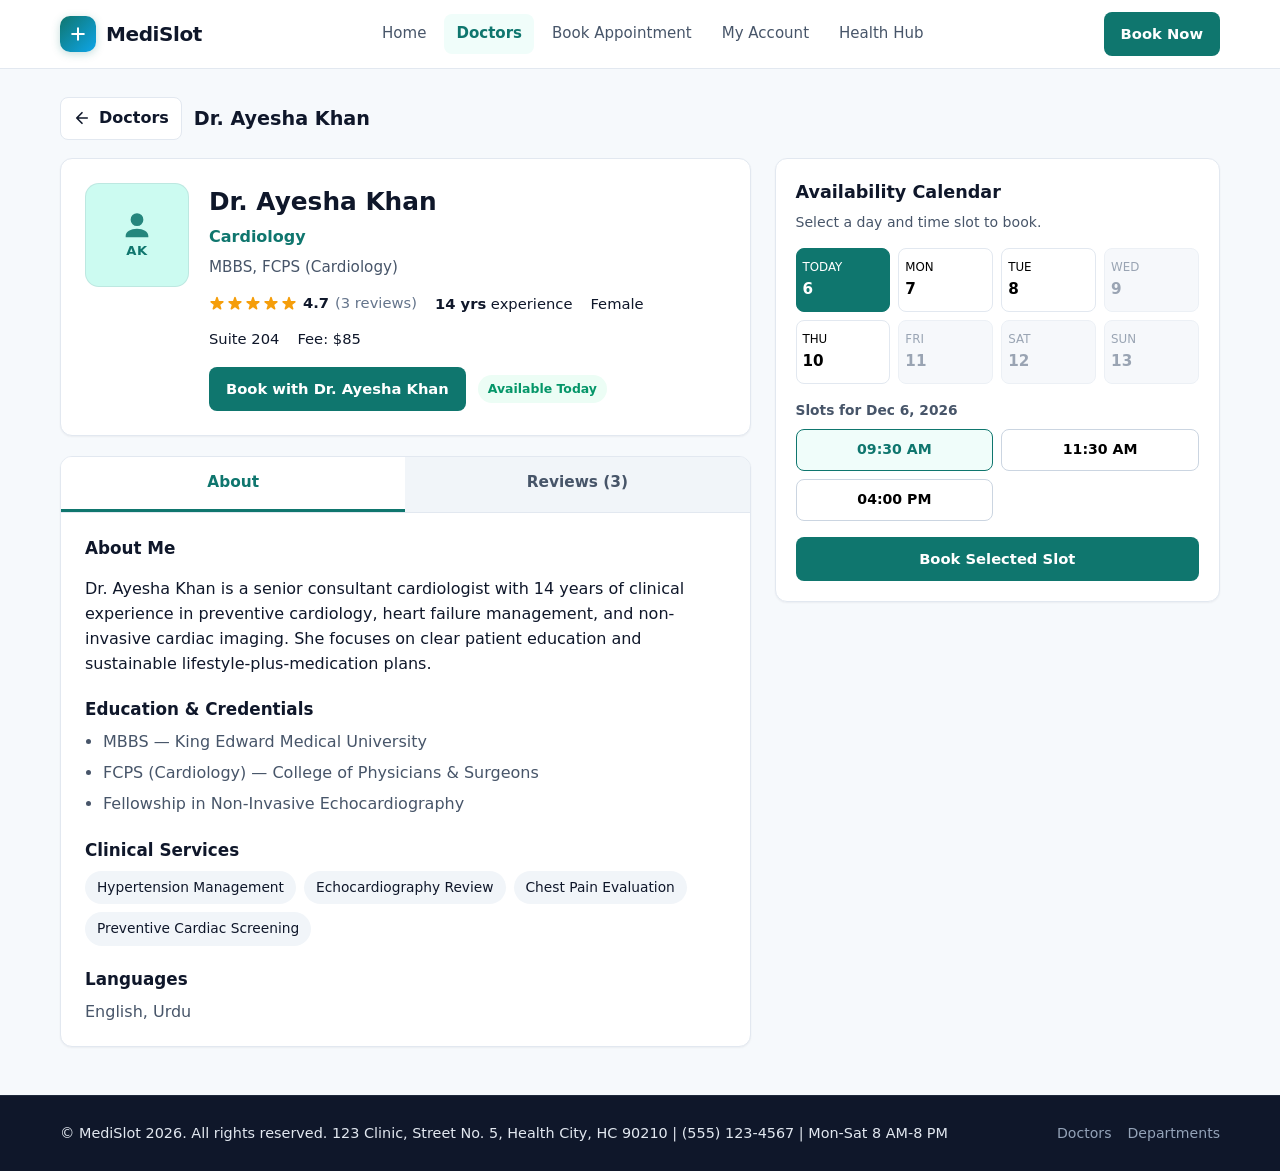
==== doctor-profile.html @ ee2fa28d "added doctors directory, profile and departments pages" ====
<!DOCTYPE html>
<html lang="en">
<head>
  <meta charset="UTF-8">
  <meta name="viewport" content="width=device-width, initial-scale=1.0">
  <title>MediSlot — Doctor Profile</title>
  <link rel="stylesheet" href="css/styles.css">
</head>
<body>
  <div id="site-header-mount"></div>

  <main class="page-main">
    <div class="container">
      <!-- Top Back Bar -->
      <div class="profile-back-bar">
        <a class="back-link" href="doctors.html" aria-label="Back to Doctors Directory">
          <svg width="18" height="18" viewBox="0 0 24 24" fill="none" stroke="currentColor" stroke-width="2.2" stroke-linecap="round" stroke-linejoin="round" aria-hidden="true">
            <path d="M19 12H5M12 19l-7-7 7-7"/>
          </svg>
          <span>Doctors</span>
        </a>
        <h1 class="profile-back-name" id="profile-top-name">Doctor Profile</h1>
      </div>

      <!-- Invalid Doctor State -->
      <section class="card empty-state" id="invalid-doctor-state" hidden>
        <h2>Doctor Not Found</h2>
        <p id="invalid-doctor-message">We couldn't find the requested doctor profile. They may have moved or the link may be incorrect.</p>
        <a href="doctors.html" class="btn btn-primary">Browse All Doctors</a>
      </section>

      <!-- Valid Doctor Content -->
      <div class="profile-grid" id="profile-content" hidden>
        <div>
          <!-- Doctor Summary Card -->
          <section class="card profile-hero-card" aria-label="Doctor overview">
            <div class="profile-hero-top">
              <div id="profile-avatar-mount"></div>
              <div class="profile-hero-details">
                <h2 class="profile-name" id="profile-name"></h2>
                <p class="profile-specialty" id="profile-specialty"></p>
                <p class="profile-qual" id="profile-qualifications"></p>

                <div class="profile-stats-row">
                  <span id="profile-rating-summary"></span>
                  <span id="profile-experience"></span>
                  <span id="profile-gender"></span>
                  <span id="profile-room"></span>
                  <span id="profile-fee"></span>
                </div>

                <div class="profile-book-row">
                  <button type="button" class="btn btn-primary" id="profile-book-btn">Book with Doctor</button>
                  <span id="profile-availability-badge"></span>
                </div>
              </div>
            </div>
          </section>

          <!-- About & Reviews Tabs -->
          <section class="card tabs-card" aria-label="Doctor information and reviews">
            <div class="tabs-bar" role="tablist" aria-label="Profile Sections">
              <button type="button" class="tab-btn is-active" role="tab" id="tab-btn-about" aria-selected="true" aria-controls="tab-panel-about">
                About
              </button>
              <button type="button" class="tab-btn" role="tab" id="tab-btn-reviews" aria-selected="false" aria-controls="tab-panel-reviews">
                Reviews (<span id="reviews-tab-count">0</span>)
              </button>
            </div>

            <!-- About Tab Panel -->
            <div class="tab-panel" role="tabpanel" id="tab-panel-about" aria-labelledby="tab-btn-about">
              <div class="about-block">
                <h3>About Me</h3>
                <p id="profile-about-me"></p>
              </div>
              <div class="about-block">
                <h3>Education &amp; Credentials</h3>
                <ul class="about-list" id="profile-education-list"></ul>
              </div>
              <div class="about-block">
                <h3>Clinical Services</h3>
                <div class="services-pills" id="profile-services-list"></div>
              </div>
              <div class="about-block">
                <h3>Languages</h3>
                <p id="profile-languages" style="margin:0;color:var(--text-secondary);"></p>
              </div>
            </div>

            <!-- Reviews Tab Panel -->
            <div class="tab-panel" role="tabpanel" id="tab-panel-reviews" aria-labelledby="tab-btn-reviews" hidden>
              <div class="reviews-summary" id="reviews-summary-box"></div>
              <div id="reviews-list-container"></div>

              <form class="review-form" id="review-form" novalidate>
                <h3>Write a Patient Review</h3>

                <div class="form-field">
                  <label for="reviewer-name">Your Name</label>
                  <input id="reviewer-name" class="form-input" type="text" placeholder="e.g., Ayesha Siddiqui" required>
                  <p class="form-error" id="reviewer-name-error" aria-live="polite"></p>
                </div>

                <div class="form-field">
                  <label id="rating-picker-label">Your Rating</label>
                  <div class="star-picker" role="radiogroup" aria-labelledby="rating-picker-label" id="star-picker">
                    <button type="button" class="star-pick-btn" data-rating-value="1" aria-label="1 star" aria-checked="false" role="radio"></button>
                    <button type="button" class="star-pick-btn" data-rating-value="2" aria-label="2 stars" aria-checked="false" role="radio"></button>
                    <button type="button" class="star-pick-btn" data-rating-value="3" aria-label="3 stars" aria-checked="false" role="radio"></button>
                    <button type="button" class="star-pick-btn" data-rating-value="4" aria-label="4 stars" aria-checked="false" role="radio"></button>
                    <button type="button" class="star-pick-btn" data-rating-value="5" aria-label="5 stars" aria-checked="false" role="radio"></button>
                  </div>
                  <p class="form-error" id="review-rating-error" aria-live="polite"></p>
                </div>

                <div class="form-field">
                  <label for="review-comment">Your Review</label>
                  <textarea id="review-comment" class="form-textarea" rows="3" placeholder="Share your experience with the consultation, wait time, and communication..." required></textarea>
                  <p class="form-error" id="review-comment-error" aria-live="polite"></p>
                </div>

                <button type="submit" class="btn btn-primary">Submit Review</button>
                <p class="form-feedback" id="review-submit-feedback" role="status" aria-live="polite"></p>
              </form>
            </div>
          </section>
        </div>

        <!-- Right Sidebar: Availability Calendar -->
        <aside class="card calendar-card" aria-label="Availability calendar">
          <h2>Availability Calendar</h2>
          <p class="calendar-sub" id="calendar-subtext">Select a day and time slot to book.</p>

          <div class="calendar-days" id="calendar-days-grid"></div>

          <p class="slots-label" id="slots-date-label">Available Time Slots</p>
          <div class="slots-grid" id="calendar-slots-grid"></div>

          <button type="button" class="btn btn-primary" id="calendar-book-btn" style="width:100%;">
            Book Selected Slot
          </button>
        </aside>
      </div>
    </div>
  </main>

  <div id="site-footer-mount"></div>
  <div id="mobile-bottom-bar-mount"></div>

  <script src="data/doctors.js"></script>
  <script src="js/shared.js"></script>
  <script src="js/profile.js"></script>
</body>
</html>
---- css/styles.css ----
/* ==========================================================================
   MediSlot Shared Design System & Layout Styles
   ========================================================================== */

:root {
  --bg: #f6f9fc;
  --surface: #ffffff;
  --surface-muted: #f1f5f9;
  --border: #e2e8f0;
  --border-strong: #cbd5e1;
  --text: #0f172a;
  --text-secondary: #475569;
  --text-muted: #64748b;
  --primary: #0f766e;
  --primary-hover: #0d5f59;
  --primary-soft: #ccfbf1;
  --primary-tint: #f0fdfa;
  --accent: #0284c7;
  --star: #f59e0b;
  --star-empty: #cbd5e1;
  --success: #059669;
  --success-bg: #ecfdf5;
  --danger: #dc2626;
  --danger-bg: #fef2f2;
  --shadow-sm: 0 1px 2px rgba(15, 23, 42, 0.05);
  --shadow-md: 0 6px 20px rgba(15, 23, 42, 0.07);
  --radius-sm: 8px;
  --radius-md: 12px;
  --radius-lg: 16px;
  --container-max: 1200px;
}

*,
*::before,
*::after {
  box-sizing: border-box;
}

html,
body {
  margin: 0;
  padding: 0;
}

body {
  font-family: system-ui, -apple-system, 'Segoe UI', Roboto, Helvetica, Arial, sans-serif;
  background: var(--bg);
  color: var(--text);
  line-height: 1.55;
  min-height: 100vh;
  display: flex;
  flex-direction: column;
}

a {
  color: inherit;
  text-decoration: none;
}

button,
input,
select,
textarea {
  font: inherit;
}

button {
  cursor: pointer;
}

.sr-only {
  position: absolute;
  width: 1px;
  height: 1px;
  padding: 0;
  margin: -1px;
  overflow: hidden;
  clip: rect(0, 0, 0, 0);
  white-space: nowrap;
  border: 0;
}

.container {
  width: 100%;
  max-width: var(--container-max);
  margin: 0 auto;
  padding: 0 20px;
}

main.page-main {
  flex: 1;
  padding: 28px 0 48px;
}

/* ==========================================================================
   Header & Navigation
   ========================================================================== */

.site-header {
  position: sticky;
  top: 0;
  z-index: 40;
  background: rgba(255, 255, 255, 0.96);
  backdrop-filter: blur(10px);
  border-bottom: 1px solid var(--border);
}

.header-inner {
  display: flex;
  align-items: center;
  justify-content: space-between;
  gap: 16px;
  height: 68px;
}

.brand-logo {
  display: inline-flex;
  align-items: center;
  gap: 10px;
  font-weight: 700;
  font-size: 1.25rem;
  color: var(--text);
  letter-spacing: -0.02em;
  flex-shrink: 0;
}

.brand-mark {
  width: 36px;
  height: 36px;
  border-radius: 10px;
  background: linear-gradient(135deg, #0f766e, #0ea5e9);
  color: #ffffff;
  display: grid;
  place-items: center;
  box-shadow: 0 2px 8px rgba(15, 118, 110, 0.25);
}

.main-nav {
  display: flex;
  align-items: center;
  gap: 6px;
}

.nav-link {
  padding: 8px 12px;
  border-radius: var(--radius-sm);
  font-size: 0.94rem;
  font-weight: 500;
  color: var(--text-secondary);
  transition: background-color 0.15s, color 0.15s;
  white-space: nowrap;
}

.nav-link:hover {
  background: var(--surface-muted);
  color: var(--text);
}

.nav-link.is-active {
  background: var(--primary-tint);
  color: var(--primary);
  font-weight: 600;
}

.header-actions {
  display: flex;
  align-items: center;
  gap: 10px;
}

.btn {
  display: inline-flex;
  align-items: center;
  justify-content: center;
  gap: 8px;
  padding: 10px 16px;
  border-radius: var(--radius-sm);
  border: 1px solid transparent;
  font-size: 0.92rem;
  font-weight: 600;
  transition: background-color 0.15s, border-color 0.15s, color 0.15s, transform 0.1s;
}

.btn:active {
  transform: translateY(1px);
}

.btn-primary {
  background: var(--primary);
  color: #ffffff;
}

.btn-primary:hover {
  background: var(--primary-hover);
}

.btn-outline {
  background: var(--surface);
  color: var(--text);
  border-color: var(--border-strong);
}

.btn-outline:hover {
  background: var(--surface-muted);
}

.btn-soft {
  background: var(--primary-tint);
  color: var(--primary);
  border-color: #99f6e4;
}

.btn-soft:hover {
  background: var(--primary-soft);
}

.btn-sm {
  padding: 7px 12px;
  font-size: 0.85rem;
}

.hamburger-btn {
  display: none;
  width: 40px;
  height: 40px;
  border-radius: var(--radius-sm);
  border: 1px solid var(--border);
  background: var(--surface);
  color: var(--text);
  align-items: center;
  justify-content: center;
}

.mobile-drawer {
  display: none;
  border-top: 1px solid var(--border);
  background: var(--surface);
  padding: 12px 20px 18px;
}

.mobile-drawer.is-open {
  display: block;
}

.mobile-nav-list {
  display: flex;
  flex-direction: column;
  gap: 4px;
}

.mobile-nav-list .nav-link {
  display: block;
  padding: 10px 12px;
}

.mobile-drawer-cta {
  margin-top: 10px;
  width: 100%;
}

/* ==========================================================================
   Footer
   ========================================================================== */

.site-footer {
  background: #0f172a;
  color: #cbd5e1;
  border-top: 1px solid #1e293b;
  padding: 26px 0;
  margin-top: auto;
}

.footer-inner {
  display: flex;
  flex-wrap: wrap;
  align-items: center;
  justify-content: space-between;
  gap: 14px;
}

.footer-copy {
  margin: 0;
  font-size: 0.9rem;
  color: #e2e8f0;
}

.footer-links {
  display: flex;
  flex-wrap: wrap;
  gap: 16px;
  font-size: 0.88rem;
}

.footer-links a {
  color: #94a3b8;
}

.footer-links a:hover {
  color: #ffffff;
}

/* ==========================================================================
   Mobile Bottom Bar (shown on mobile on Profile & Departments)
   ========================================================================== */

.mobile-bottom-bar {
  display: none;
}

/* ==========================================================================
   Shared UI Components: Badges, Stars, Cards, Avatars
   ========================================================================== */

.card {
  background: var(--surface);
  border: 1px solid var(--border);
  border-radius: var(--radius-md);
  box-shadow: var(--shadow-sm);
}

.badge {
  display: inline-flex;
  align-items: center;
  gap: 5px;
  padding: 4px 10px;
  border-radius: 999px;
  font-size: 0.78rem;
  font-weight: 600;
}

.badge-today {
  background: var(--success-bg);
  color: var(--success);
}

.badge-week {
  background: #eff6ff;
  color: #1d4ed8;
}

.badge-neutral {
  background: var(--surface-muted);
  color: var(--text-secondary);
}

.doctor-avatar {
  border-radius: 14px;
  display: flex;
  flex-direction: column;
  align-items: center;
  justify-content: center;
  font-weight: 700;
  position: relative;
  overflow: hidden;
  border: 1px solid rgba(15, 23, 42, 0.08);
  flex-shrink: 0;
}

.doctor-avatar svg {
  opacity: 0.88;
}

.doctor-avatar-initials {
  font-size: 0.82rem;
  letter-spacing: 0.04em;
  margin-top: -2px;
}

.star-row {
  display: inline-flex;
  align-items: center;
  gap: 2px;
  vertical-align: middle;
}

.star-icon {
  width: 16px;
  height: 16px;
  display: inline-block;
}

.star-filled {
  color: var(--star);
}

.star-empty {
  color: var(--star-empty);
}

/* ==========================================================================
   Directory Page Layout
   ========================================================================== */

.page-hero {
  display: flex;
  flex-wrap: wrap;
  align-items: flex-end;
  justify-content: space-between;
  gap: 16px;
  margin-bottom: 24px;
}

.page-title {
  margin: 0 0 6px;
  font-size: 1.75rem;
  letter-spacing: -0.02em;
}

.page-subtitle {
  margin: 0;
  color: var(--text-secondary);
  font-size: 0.98rem;
}

.directory-layout {
  display: grid;
  grid-template-columns: 280px 1fr;
  gap: 24px;
  align-items: start;
}

.filters-sidebar {
  padding: 20px;
  position: sticky;
  top: 88px;
}

.filters-header {
  display: flex;
  align-items: center;
  justify-content: space-between;
  gap: 8px;
  margin-bottom: 14px;
  padding-bottom: 12px;
  border-bottom: 1px solid var(--border);
}

.filters-header h2 {
  margin: 0;
  font-size: 1.05rem;
}

.filter-group {
  padding: 14px 0;
  border-bottom: 1px solid var(--border);
}

.filter-group:last-of-type {
  border-bottom: none;
}

.filter-group-title {
  margin: 0 0 10px;
  font-size: 0.88rem;
  font-weight: 700;
  text-transform: uppercase;
  letter-spacing: 0.04em;
  color: var(--text-secondary);
}

.filter-options {
  display: flex;
  flex-direction: column;
  gap: 8px;
}

.filter-option {
  display: flex;
  align-items: center;
  gap: 9px;
  font-size: 0.93rem;
  color: var(--text);
  cursor: pointer;
}

.filter-option input {
  width: 16px;
  height: 16px;
  accent-color: var(--primary);
  cursor: pointer;
}

.filter-actions-stack {
  display: flex;
  flex-direction: column;
  gap: 8px;
  margin-top: 14px;
}

.save-status-msg {
  font-size: 0.82rem;
  color: var(--success);
  min-height: 18px;
  margin: 4px 0 0;
}

.directory-toolbar {
  display: flex;
  flex-wrap: wrap;
  gap: 12px;
  align-items: center;
  justify-content: space-between;
  margin-bottom: 16px;
}

.search-box {
  position: relative;
  flex: 1 1 280px;
}

.search-box svg {
  position: absolute;
  left: 12px;
  top: 50%;
  transform: translateY(-50%);
  color: var(--text-muted);
  pointer-events: none;
}

.search-input,
.sort-select,
.form-input,
.form-textarea {
  width: 100%;
  border: 1px solid var(--border-strong);
  border-radius: var(--radius-sm);
  background: var(--surface);
  color: var(--text);
  padding: 10px 12px;
  font-size: 0.94rem;
  transition: border-color 0.15s, box-shadow 0.15s;
}

.search-input {
  padding-left: 38px;
}

.search-input:focus,
.sort-select:focus,
.form-input:focus,
.form-textarea:focus {
  outline: none;
  border-color: var(--primary);
  box-shadow: 0 0 0 3px rgba(15, 118, 110, 0.14);
}

.sort-wrap {
  display: flex;
  align-items: center;
  gap: 8px;
  flex: 0 0 auto;
}

.sort-wrap label {
  font-size: 0.88rem;
  color: var(--text-secondary);
  white-space: nowrap;
}

.sort-select {
  width: auto;
  min-width: 190px;
}

.results-meta-row {
  display: flex;
  flex-wrap: wrap;
  align-items: center;
  justify-content: space-between;
  gap: 10px;
  margin-bottom: 14px;
}

.results-count {
  font-size: 0.92rem;
  color: var(--text-secondary);
  margin: 0;
}

.chips-bar {
  display: flex;
  flex-wrap: wrap;
  align-items: center;
  gap: 8px;
  margin-bottom: 16px;
}

.filter-chip {
  display: inline-flex;
  align-items: center;
  gap: 6px;
  padding: 5px 10px;
  border-radius: 999px;
  background: var(--primary-tint);
  border: 1px solid #99f6e4;
  color: var(--primary);
  font-size: 0.84rem;
  font-weight: 600;
}

.filter-chip button {
  border: none;
  background: transparent;
  color: var(--primary);
  padding: 0 2px;
  font-size: 1rem;
  line-height: 1;
  display: inline-flex;
  align-items: center;
}

.filter-chip button:hover {
  color: var(--danger);
}

.doctors-grid {
  display: grid;
  grid-template-columns: repeat(2, minmax(0, 1fr));
  gap: 16px;
}

.doctor-card {
  padding: 18px;
  display: flex;
  flex-direction: column;
  gap: 14px;
  transition: box-shadow 0.15s, border-color 0.15s;
}

.doctor-card:hover {
  border-color: #99f6e4;
  box-shadow: var(--shadow-md);
}

.doctor-card-top {
  display: flex;
  gap: 14px;
  align-items: flex-start;
}

.doctor-card-top .doctor-avatar {
  width: 72px;
  height: 72px;
}

.doctor-card-info {
  min-width: 0;
  flex: 1;
}

.doctor-card-name {
  margin: 0 0 3px;
  font-size: 1.08rem;
}

.doctor-card-specialty {
  margin: 0 0 4px;
  color: var(--primary);
  font-weight: 600;
  font-size: 0.9rem;
}

.doctor-card-qual {
  margin: 0;
  color: var(--text-secondary);
  font-size: 0.85rem;
}

.doctor-card-meta {
  display: flex;
  flex-wrap: wrap;
  align-items: center;
  justify-content: space-between;
  gap: 8px;
  padding-top: 10px;
  border-top: 1px solid var(--border);
  font-size: 0.88rem;
}

.doctor-rating-inline {
  display: inline-flex;
  align-items: center;
  gap: 6px;
  font-weight: 600;
}

.doctor-rating-count {
  color: var(--text-muted);
  font-weight: 400;
}

.doctor-card-actions {
  display: flex;
  align-items: center;
  justify-content: space-between;
  gap: 10px;
}

.empty-state {
  padding: 40px 24px;
  text-align: center;
}

.empty-state h3 {
  margin: 0 0 8px;
}

.empty-state p {
  margin: 0 0 18px;
  color: var(--text-secondary);
}

.recently-viewed-section {
  margin-top: 32px;
  padding: 20px;
}

.recently-viewed-header {
  display: flex;
  align-items: center;
  justify-content: space-between;
  gap: 12px;
  margin-bottom: 14px;
}

.recently-viewed-header h2 {
  margin: 0;
  font-size: 1.1rem;
}

.recently-viewed-grid {
  display: grid;
  grid-template-columns: repeat(auto-fill, minmax(230px, 1fr));
  gap: 12px;
}

.recent-item {
  display: flex;
  align-items: center;
  gap: 12px;
  padding: 12px;
  border: 1px solid var(--border);
  border-radius: var(--radius-sm);
  background: var(--bg);
  transition: border-color 0.15s;
}

.recent-item:hover {
  border-color: var(--primary);
}

.recent-item .doctor-avatar {
  width: 46px;
  height: 46px;
}

.recent-item-name {
  font-weight: 600;
  font-size: 0.92rem;
  margin: 0;
}

.recent-item-spec {
  font-size: 0.82rem;
  color: var(--text-secondary);
  margin: 2px 0 0;
}

/* ==========================================================================
   Doctor Profile Page
   ========================================================================== */

.profile-back-bar {
  display: flex;
  align-items: center;
  gap: 12px;
  margin-bottom: 18px;
}

.back-link {
  display: inline-flex;
  align-items: center;
  gap: 8px;
  font-weight: 600;
  color: var(--text);
  padding: 8px 12px;
  border-radius: var(--radius-sm);
  background: var(--surface);
  border: 1px solid var(--border);
}

.back-link:hover {
  background: var(--surface-muted);
}

.profile-back-name {
  margin: 0;
  font-size: 1.2rem;
  font-weight: 700;
}

.profile-grid {
  display: grid;
  grid-template-columns: 1.55fr 1fr;
  gap: 24px;
  align-items: start;
}

.profile-hero-card {
  padding: 24px;
  margin-bottom: 20px;
}

.profile-hero-top {
  display: flex;
  gap: 20px;
  align-items: flex-start;
}

.profile-hero-top .doctor-avatar {
  width: 104px;
  height: 104px;
}

.profile-hero-details {
  flex: 1;
  min-width: 0;
}

.profile-name {
  margin: 0 0 4px;
  font-size: 1.55rem;
}

.profile-specialty {
  margin: 0 0 6px;
  color: var(--primary);
  font-weight: 600;
}

.profile-qual {
  margin: 0 0 12px;
  color: var(--text-secondary);
  font-size: 0.95rem;
}

.profile-stats-row {
  display: flex;
  flex-wrap: wrap;
  gap: 10px 18px;
  align-items: center;
  margin-bottom: 16px;
  font-size: 0.92rem;
}

.profile-book-row {
  display: flex;
  flex-wrap: wrap;
  gap: 12px;
  align-items: center;
}

.tabs-card {
  padding: 0;
  overflow: hidden;
}

.tabs-bar {
  display: flex;
  border-bottom: 1px solid var(--border);
  background: var(--surface-muted);
}

.tab-btn {
  flex: 1;
  padding: 14px 18px;
  border: none;
  background: transparent;
  font-weight: 600;
  font-size: 0.96rem;
  color: var(--text-secondary);
  border-bottom: 3px solid transparent;
}

.tab-btn.is-active {
  background: var(--surface);
  color: var(--primary);
  border-bottom-color: var(--primary);
}

.tab-panel {
  padding: 22px 24px;
}

.tab-panel[hidden] {
  display: none;
}

.about-block {
  margin-bottom: 20px;
}

.about-block:last-child {
  margin-bottom: 0;
}

.about-block h3 {
  margin: 0 0 8px;
  font-size: 1.05rem;
}

.about-list {
  margin: 0;
  padding-left: 18px;
  color: var(--text-secondary);
}

.about-list li {
  margin-bottom: 6px;
}

.services-pills {
  display: flex;
  flex-wrap: wrap;
  gap: 8px;
}

.service-pill {
  padding: 6px 12px;
  border-radius: 999px;
  background: var(--surface-muted);
  font-size: 0.86rem;
  color: var(--text);
}

/* Calendar & Booking Sidebar */

.calendar-card {
  padding: 20px;
  position: sticky;
  top: 88px;
}

.calendar-card h2 {
  margin: 0 0 6px;
  font-size: 1.1rem;
}

.calendar-sub {
  margin: 0 0 14px;
  color: var(--text-secondary);
  font-size: 0.88rem;
}

.calendar-days {
  display: grid;
  grid-template-columns: repeat(4, 1fr);
  gap: 8px;
  margin-bottom: 16px;
}

.cal-day-btn {
  padding: 9px 6px;
  border-radius: var(--radius-sm);
  border: 1px solid var(--border);
  background: var(--surface);
  text-align: center;
  display: flex;
  flex-direction: column;
  gap: 2px;
}

.cal-day-btn:hover:not(:disabled) {
  border-color: var(--primary);
}

.cal-day-btn.is-selected {
  background: var(--primary);
  color: #ffffff;
  border-color: var(--primary);
}

.cal-day-btn:disabled {
  background: var(--surface-muted);
  color: var(--text-muted);
  cursor: not-allowed;
  opacity: 0.65;
}

.cal-day-name {
  font-size: 0.74rem;
  text-transform: uppercase;
}

.cal-day-num {
  font-weight: 700;
  font-size: 0.95rem;
}

.slots-label {
  font-size: 0.86rem;
  font-weight: 600;
  color: var(--text-secondary);
  margin: 0 0 8px;
}

.slots-grid {
  display: grid;
  grid-template-columns: repeat(2, 1fr);
  gap: 8px;
  margin-bottom: 16px;
}

.slot-btn {
  padding: 9px 10px;
  border-radius: var(--radius-sm);
  border: 1px solid var(--border-strong);
  background: var(--surface);
  font-size: 0.88rem;
  font-weight: 600;
}

.slot-btn.is-selected {
  background: var(--primary-tint);
  border-color: var(--primary);
  color: var(--primary);
}

/* Reviews & Review Form */

.reviews-summary {
  display: flex;
  flex-wrap: wrap;
  align-items: center;
  justify-content: space-between;
  gap: 12px;
  padding: 14px 16px;
  border-radius: var(--radius-sm);
  background: var(--bg);
  border: 1px solid var(--border);
  margin-bottom: 18px;
}

.reviews-avg-score {
  font-size: 1.7rem;
  font-weight: 700;
  line-height: 1;
}

.reviews-list {
  display: flex;
  flex-direction: column;
  gap: 12px;
  margin-bottom: 24px;
}

.review-item {
  padding: 14px 16px;
  border: 1px solid var(--border);
  border-radius: var(--radius-sm);
  background: var(--surface);
}

.review-item-head {
  display: flex;
  flex-wrap: wrap;
  align-items: center;
  justify-content: space-between;
  gap: 8px;
  margin-bottom: 6px;
}

.review-author {
  font-weight: 600;
}

.review-date {
  font-size: 0.82rem;
  color: var(--text-muted);
}

.review-comment {
  margin: 6px 0 0;
  color: var(--text-secondary);
  font-size: 0.94rem;
}

.no-reviews-box {
  padding: 24px;
  text-align: center;
  border: 1px dashed var(--border-strong);
  border-radius: var(--radius-sm);
  color: var(--text-secondary);
  margin-bottom: 22px;
}

.review-form {
  padding-top: 18px;
  border-top: 1px solid var(--border);
}

.review-form h3 {
  margin: 0 0 14px;
  font-size: 1.05rem;
}

.form-field {
  margin-bottom: 14px;
}

.form-field label {
  display: block;
  font-size: 0.88rem;
  font-weight: 600;
  margin-bottom: 6px;
}

.form-error {
  margin: 5px 0 0;
  color: var(--danger);
  font-size: 0.82rem;
  min-height: 16px;
}

.is-invalid {
  border-color: var(--danger) !important;
}

.star-picker {
  display: inline-flex;
  gap: 4px;
}

.star-pick-btn {
  border: none;
  background: transparent;
  padding: 4px;
  color: var(--star-empty);
  display: inline-flex;
}

.star-pick-btn.is-active {
  color: var(--star);
}

.form-feedback {
  margin-top: 10px;
  font-size: 0.9rem;
  font-weight: 600;
  color: var(--success);
}

/* ==========================================================================
   Departments Page
   ========================================================================== */

.departments-grid {
  display: grid;
  grid-template-columns: repeat(2, minmax(0, 1fr));
  gap: 20px;
}

.department-card {
  padding: 22px;
  display: flex;
  flex-direction: column;
  gap: 14px;
}

.department-card-head {
  display: flex;
  align-items: center;
  gap: 14px;
}

.department-icon {
  width: 50px;
  height: 50px;
  border-radius: 12px;
  display: grid;
  place-items: center;
  color: #ffffff;
  flex-shrink: 0;
}

.department-card h2 {
  margin: 0 0 2px;
  font-size: 1.2rem;
}

.department-tagline {
  margin: 0;
  font-size: 0.88rem;
  color: var(--text-secondary);
}

.department-desc {
  margin: 0;
  color: var(--text-secondary);
  font-size: 0.94rem;
}

.department-meta {
  display: flex;
  flex-wrap: wrap;
  gap: 10px 18px;
  font-size: 0.85rem;
  color: var(--text-secondary);
  padding-top: 10px;
  border-top: 1px solid var(--border);
}

.department-doctors-preview {
  display: flex;
  flex-wrap: wrap;
  gap: 8px;
}

.mini-doc-pill {
  display: inline-flex;
  align-items: center;
  gap: 6px;
  padding: 5px 10px;
  border-radius: 999px;
  background: var(--bg);
  border: 1px solid var(--border);
  font-size: 0.82rem;
  font-weight: 500;
}

.mini-doc-pill:hover {
  border-color: var(--primary);
  color: var(--primary);
}

/* ==========================================================================
   Booking & Info Modal
   ========================================================================== */

.modal-backdrop {
  position: fixed;
  inset: 0;
  z-index: 60;
  background: rgba(15, 23, 42, 0.52);
  display: none;
  align-items: center;
  justify-content: center;
  padding: 16px;
}

.modal-backdrop.is-open {
  display: flex;
}

.modal-card {
  width: 100%;
  max-width: 460px;
  background: var(--surface);
  border-radius: var(--radius-lg);
  padding: 24px;
  box-shadow: 0 20px 45px rgba(15, 23, 42, 0.2);
}

.modal-head {
  display: flex;
  align-items: center;
  justify-content: space-between;
  gap: 12px;
  margin-bottom: 14px;
}

.modal-head h2 {
  margin: 0;
  font-size: 1.2rem;
}

.modal-close {
  border: 1px solid var(--border);
  background: var(--surface);
  width: 32px;
  height: 32px;
  border-radius: 8px;
  font-size: 1.1rem;
  line-height: 1;
}

.toast-banner {
  position: fixed;
  bottom: 24px;
  right: 24px;
  z-index: 70;
  background: #0f172a;
  color: #ffffff;
  padding: 12px 16px;
  border-radius: var(--radius-sm);
  box-shadow: var(--shadow-md);
  font-size: 0.9rem;
  display: none;
}

.toast-banner.is-visible {
  display: block;
}

/* ==========================================================================
   Responsive Mobile Breakpoints (Stacked Cards, Hamburger, Bottom Bar)
   ========================================================================== */

@media (max-width: 960px) {
  .directory-layout,
  .profile-grid {
    grid-template-columns: 1fr;
  }

  .filters-sidebar,
  .calendar-card {
    position: static;
  }

  .doctors-grid,
  .departments-grid {
    grid-template-columns: 1fr;
  }
}

@media (max-width: 768px) {
  .main-nav,
  .header-book-desktop {
    display: none;
  }

  .hamburger-btn {
    display: inline-flex;
  }

  .profile-hero-top {
    flex-direction: column;
    align-items: flex-start;
  }

  .doctors-grid,
  .departments-grid,
  .recently-viewed-grid {
    grid-template-columns: 1fr;
  }

  body.has-bottom-bar {
    padding-bottom: 68px;
  }

  body.has-bottom-bar .mobile-bottom-bar {
    position: fixed;
    left: 0;
    right: 0;
    bottom: 0;
    z-index: 50;
    height: 64px;
    background: var(--surface);
    border-top: 1px solid var(--border);
    display: grid;
    grid-template-columns: repeat(4, 1fr);
    box-shadow: 0 -4px 14px rgba(15, 23, 42, 0.06);
  }

  .bottom-bar-item {
    display: flex;
    flex-direction: column;
    align-items: center;
    justify-content: center;
    gap: 3px;
    font-size: 0.74rem;
    font-weight: 600;
    color: var(--text-secondary);
    background: transparent;
    border: none;
    padding: 6px 4px;
  }

  .bottom-bar-item.is-active {
    color: var(--primary);
  }

  .toast-banner {
    bottom: 80px;
    left: 16px;
    right: 16px;
  }
}
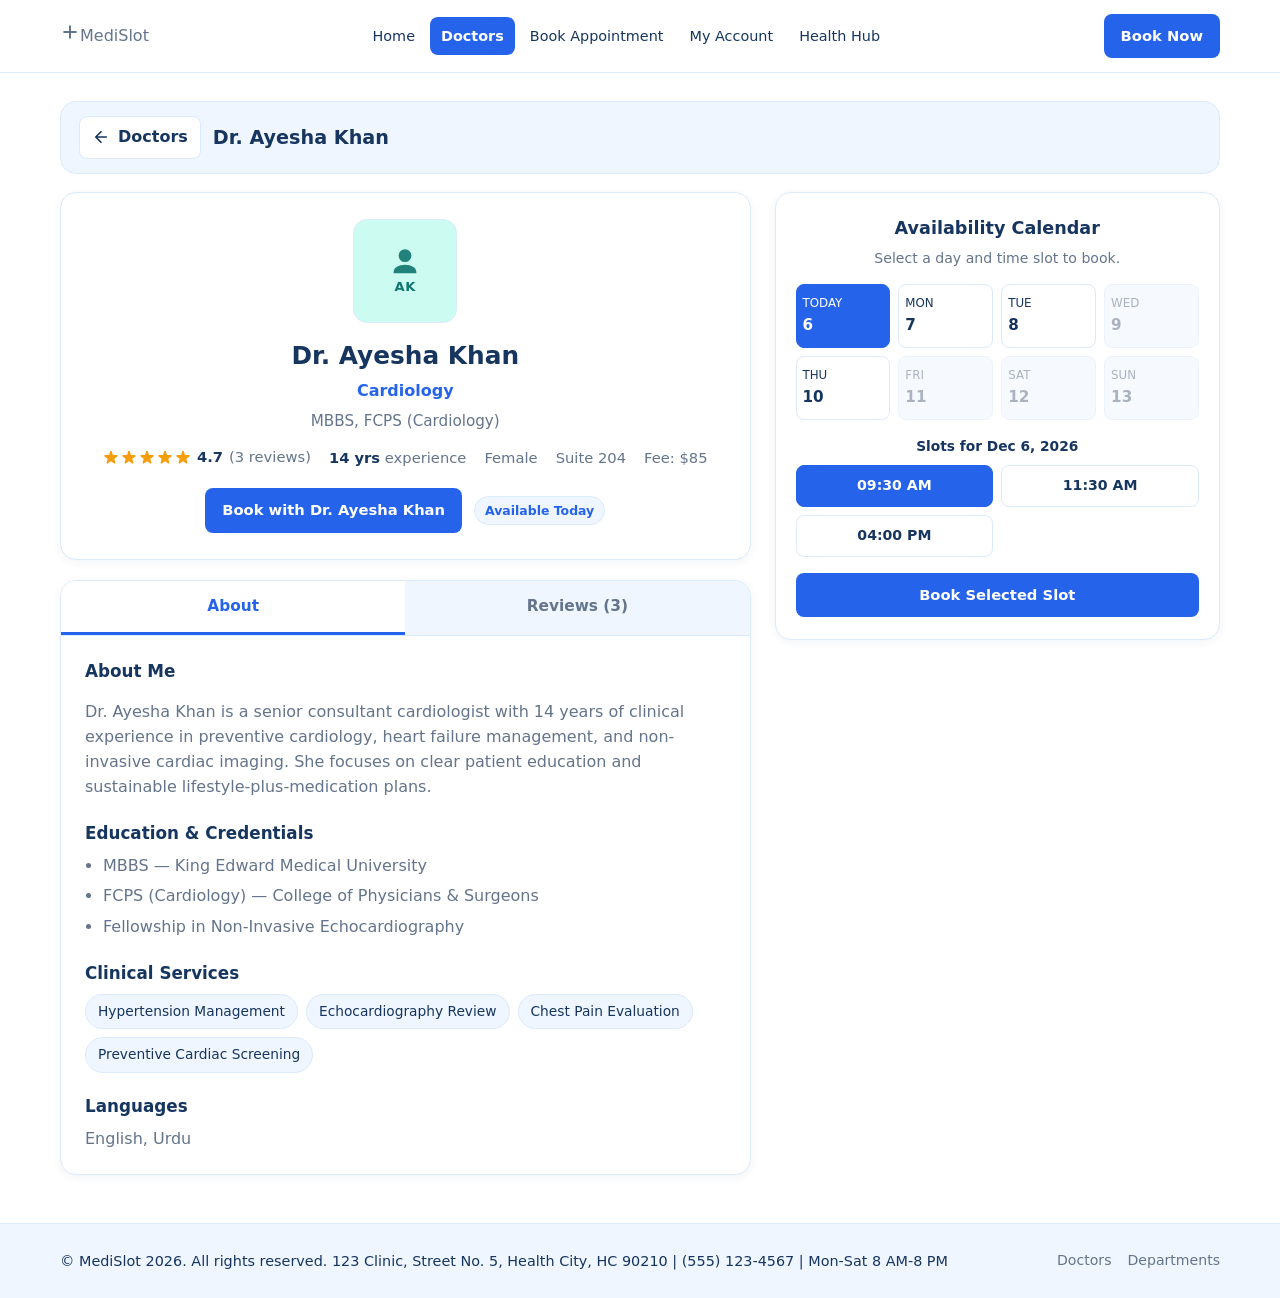
==== commit b2897491: "changed the theme , colour and logo." ====
--- a/doctor-profile.html
+++ b/doctor-profile.html
@@ -84,7 +84,7 @@
               </div>
               <div class="about-block">
                 <h3>Languages</h3>
-                <p id="profile-languages" style="margin:0;color:var(--text-secondary);"></p>
+                <p id="profile-languages" style="margin:0;color:var(--body-text);"></p>
               </div>
             </div>
 
--- a/css/styles.css
+++ b/css/styles.css
@@ -3,27 +3,18 @@
    ========================================================================== */
 
 :root {
-  --bg: #f6f9fc;
-  --surface: #ffffff;
-  --surface-muted: #f1f5f9;
-  --border: #e2e8f0;
-  --border-strong: #cbd5e1;
-  --text: #0f172a;
-  --text-secondary: #475569;
-  --text-muted: #64748b;
-  --primary: #0f766e;
-  --primary-hover: #0d5f59;
-  --primary-soft: #ccfbf1;
-  --primary-tint: #f0fdfa;
-  --accent: #0284c7;
+  --white: #ffffff;
+  --section-bg: #eff6ff;
+  --border-soft: #dbeafe;
+  --primary: #2563eb;
+  --primary-hover: #1d4ed8;
+  --heading: #16355f;
+  --body-text: #64748b;
   --star: #f59e0b;
-  --star-empty: #cbd5e1;
-  --success: #059669;
-  --success-bg: #ecfdf5;
   --danger: #dc2626;
   --danger-bg: #fef2f2;
-  --shadow-sm: 0 1px 2px rgba(15, 23, 42, 0.05);
-  --shadow-md: 0 6px 20px rgba(15, 23, 42, 0.07);
+  --shadow-sm: 0 2px 10px rgba(22, 53, 95, 0.06);
+  --shadow-md: 0 8px 24px rgba(37, 99, 235, 0.12);
   --radius-sm: 8px;
   --radius-md: 12px;
   --radius-lg: 16px;
@@ -44,12 +35,21 @@
 
 body {
   font-family: system-ui, -apple-system, 'Segoe UI', Roboto, Helvetica, Arial, sans-serif;
-  background: var(--bg);
-  color: var(--text);
+  background: var(--white);
+  color: var(--body-text);
   line-height: 1.55;
   min-height: 100vh;
   display: flex;
   flex-direction: column;
+}
+
+h1,
+h2,
+h3,
+h4,
+h5,
+h6 {
+  color: var(--heading);
 }
 
 a {
@@ -100,9 +100,8 @@
   position: sticky;
   top: 0;
   z-index: 40;
-  background: rgba(255, 255, 255, 0.96);
-  backdrop-filter: blur(10px);
-  border-bottom: 1px solid var(--border);
+  background: var(--white);
+  border-bottom: 1px solid var(--border-soft);
 }
 
 .header-inner {
@@ -110,56 +109,47 @@
   align-items: center;
   justify-content: space-between;
   gap: 16px;
-  height: 68px;
+  height: 72px;
 }
 
 .brand-logo {
   display: inline-flex;
   align-items: center;
-  gap: 10px;
-  font-weight: 700;
-  font-size: 1.25rem;
-  color: var(--text);
-  letter-spacing: -0.02em;
   flex-shrink: 0;
 }
 
-.brand-mark {
-  width: 36px;
-  height: 36px;
-  border-radius: 10px;
-  background: linear-gradient(135deg, #0f766e, #0ea5e9);
-  color: #ffffff;
-  display: grid;
-  place-items: center;
-  box-shadow: 0 2px 8px rgba(15, 118, 110, 0.25);
+.brand-logo-img {
+  height: 44px;
+  width: auto;
+  display: block;
 }
 
 .main-nav {
   display: flex;
   align-items: center;
-  gap: 6px;
+  gap: 4px;
 }
 
 .nav-link {
-  padding: 8px 12px;
+  padding: 8px 11px;
   border-radius: var(--radius-sm);
-  font-size: 0.94rem;
+  font-size: 0.9rem;
   font-weight: 500;
-  color: var(--text-secondary);
+  color: var(--heading);
   transition: background-color 0.15s, color 0.15s;
   white-space: nowrap;
 }
 
 .nav-link:hover {
-  background: var(--surface-muted);
-  color: var(--text);
+  background: var(--section-bg);
+  color: var(--primary);
 }
 
 .nav-link.is-active {
-  background: var(--primary-tint);
-  color: var(--primary);
-  font-weight: 600;
+  background: var(--primary);
+  color: var(--white);
+  font-weight: 600;
+  border-radius: var(--radius-sm);
 }
 
 .header-actions {
@@ -187,7 +177,7 @@
 
 .btn-primary {
   background: var(--primary);
-  color: #ffffff;
+  color: var(--white);
 }
 
 .btn-primary:hover {
@@ -195,23 +185,25 @@
 }
 
 .btn-outline {
-  background: var(--surface);
-  color: var(--text);
-  border-color: var(--border-strong);
+  background: var(--white);
+  color: var(--heading);
+  border-color: var(--border-soft);
 }
 
 .btn-outline:hover {
-  background: var(--surface-muted);
+  background: var(--section-bg);
+  border-color: var(--primary);
+  color: var(--primary);
 }
 
 .btn-soft {
-  background: var(--primary-tint);
-  color: var(--primary);
-  border-color: #99f6e4;
+  background: var(--section-bg);
+  color: var(--primary);
+  border-color: var(--border-soft);
 }
 
 .btn-soft:hover {
-  background: var(--primary-soft);
+  background: var(--border-soft);
 }
 
 .btn-sm {
@@ -224,17 +216,17 @@
   width: 40px;
   height: 40px;
   border-radius: var(--radius-sm);
-  border: 1px solid var(--border);
-  background: var(--surface);
-  color: var(--text);
+  border: 1px solid var(--border-soft);
+  background: var(--white);
+  color: var(--heading);
   align-items: center;
   justify-content: center;
 }
 
 .mobile-drawer {
   display: none;
-  border-top: 1px solid var(--border);
-  background: var(--surface);
+  border-top: 1px solid var(--border-soft);
+  background: var(--white);
   padding: 12px 20px 18px;
 }
 
@@ -263,9 +255,9 @@
    ========================================================================== */
 
 .site-footer {
-  background: #0f172a;
-  color: #cbd5e1;
-  border-top: 1px solid #1e293b;
+  background: var(--section-bg);
+  color: var(--body-text);
+  border-top: 1px solid var(--border-soft);
   padding: 26px 0;
   margin-top: auto;
 }
@@ -281,7 +273,7 @@
 .footer-copy {
   margin: 0;
   font-size: 0.9rem;
-  color: #e2e8f0;
+  color: var(--heading);
 }
 
 .footer-links {
@@ -292,11 +284,12 @@
 }
 
 .footer-links a {
-  color: #94a3b8;
+  color: var(--body-text);
+  font-weight: 500;
 }
 
 .footer-links a:hover {
-  color: #ffffff;
+  color: var(--primary);
 }
 
 /* ==========================================================================
@@ -312,10 +305,11 @@
    ========================================================================== */
 
 .card {
-  background: var(--surface);
-  border: 1px solid var(--border);
-  border-radius: var(--radius-md);
+  background: var(--white);
+  border: 1px solid var(--border-soft);
+  border-radius: var(--radius-lg);
   box-shadow: var(--shadow-sm);
+  text-align: center;
 }
 
 .badge {
@@ -329,18 +323,20 @@
 }
 
 .badge-today {
-  background: var(--success-bg);
-  color: var(--success);
+  background: var(--section-bg);
+  color: var(--primary);
+  border: 1px solid var(--border-soft);
 }
 
 .badge-week {
-  background: #eff6ff;
-  color: #1d4ed8;
+  background: var(--section-bg);
+  color: var(--heading);
+  border: 1px solid var(--border-soft);
 }
 
 .badge-neutral {
-  background: var(--surface-muted);
-  color: var(--text-secondary);
+  background: var(--section-bg);
+  color: var(--body-text);
 }
 
 .doctor-avatar {
@@ -352,12 +348,14 @@
   font-weight: 700;
   position: relative;
   overflow: hidden;
-  border: 1px solid rgba(15, 23, 42, 0.08);
+  background: var(--section-bg);
+  color: var(--primary);
+  border: 1px solid var(--border-soft);
   flex-shrink: 0;
 }
 
 .doctor-avatar svg {
-  opacity: 0.88;
+  opacity: 0.9;
 }
 
 .doctor-avatar-initials {
@@ -384,7 +382,7 @@
 }
 
 .star-empty {
-  color: var(--star-empty);
+  color: var(--border-soft);
 }
 
 /* ==========================================================================
@@ -394,21 +392,26 @@
 .page-hero {
   display: flex;
   flex-wrap: wrap;
-  align-items: flex-end;
+  align-items: center;
   justify-content: space-between;
   gap: 16px;
   margin-bottom: 24px;
+  padding: 22px 24px;
+  background: var(--section-bg);
+  border: 1px solid var(--border-soft);
+  border-radius: var(--radius-lg);
 }
 
 .page-title {
   margin: 0 0 6px;
   font-size: 1.75rem;
   letter-spacing: -0.02em;
+  color: var(--heading);
 }
 
 .page-subtitle {
   margin: 0;
-  color: var(--text-secondary);
+  color: var(--body-text);
   font-size: 0.98rem;
 }
 
@@ -422,7 +425,8 @@
 .filters-sidebar {
   padding: 20px;
   position: sticky;
-  top: 88px;
+  top: 90px;
+  text-align: left;
 }
 
 .filters-header {
@@ -432,7 +436,7 @@
   gap: 8px;
   margin-bottom: 14px;
   padding-bottom: 12px;
-  border-bottom: 1px solid var(--border);
+  border-bottom: 1px solid var(--border-soft);
 }
 
 .filters-header h2 {
@@ -442,7 +446,7 @@
 
 .filter-group {
   padding: 14px 0;
-  border-bottom: 1px solid var(--border);
+  border-bottom: 1px solid var(--border-soft);
 }
 
 .filter-group:last-of-type {
@@ -455,7 +459,7 @@
   font-weight: 700;
   text-transform: uppercase;
   letter-spacing: 0.04em;
-  color: var(--text-secondary);
+  color: var(--heading);
 }
 
 .filter-options {
@@ -469,7 +473,7 @@
   align-items: center;
   gap: 9px;
   font-size: 0.93rem;
-  color: var(--text);
+  color: var(--body-text);
   cursor: pointer;
 }
 
@@ -489,7 +493,7 @@
 
 .save-status-msg {
   font-size: 0.82rem;
-  color: var(--success);
+  color: var(--primary);
   min-height: 18px;
   margin: 4px 0 0;
 }
@@ -513,7 +517,7 @@
   left: 12px;
   top: 50%;
   transform: translateY(-50%);
-  color: var(--text-muted);
+  color: var(--body-text);
   pointer-events: none;
 }
 
@@ -522,13 +526,19 @@
 .form-input,
 .form-textarea {
   width: 100%;
-  border: 1px solid var(--border-strong);
+  border: 1px solid var(--border-soft);
   border-radius: var(--radius-sm);
-  background: var(--surface);
-  color: var(--text);
+  background: var(--white);
+  color: var(--heading);
   padding: 10px 12px;
   font-size: 0.94rem;
   transition: border-color 0.15s, box-shadow 0.15s;
+}
+
+.search-input::placeholder,
+.form-input::placeholder,
+.form-textarea::placeholder {
+  color: var(--body-text);
 }
 
 .search-input {
@@ -541,7 +551,7 @@
 .form-textarea:focus {
   outline: none;
   border-color: var(--primary);
-  box-shadow: 0 0 0 3px rgba(15, 118, 110, 0.14);
+  box-shadow: 0 0 0 3px rgba(37, 99, 235, 0.16);
 }
 
 .sort-wrap {
@@ -553,7 +563,7 @@
 
 .sort-wrap label {
   font-size: 0.88rem;
-  color: var(--text-secondary);
+  color: var(--body-text);
   white-space: nowrap;
 }
 
@@ -573,7 +583,7 @@
 
 .results-count {
   font-size: 0.92rem;
-  color: var(--text-secondary);
+  color: var(--body-text);
   margin: 0;
 }
 
@@ -591,8 +601,8 @@
   gap: 6px;
   padding: 5px 10px;
   border-radius: 999px;
-  background: var(--primary-tint);
-  border: 1px solid #99f6e4;
+  background: var(--section-bg);
+  border: 1px solid var(--border-soft);
   color: var(--primary);
   font-size: 0.84rem;
   font-weight: 600;
@@ -620,22 +630,25 @@
 }
 
 .doctor-card {
-  padding: 18px;
+  padding: 22px 18px;
   display: flex;
   flex-direction: column;
+  align-items: center;
+  text-align: center;
   gap: 14px;
   transition: box-shadow 0.15s, border-color 0.15s;
 }
 
 .doctor-card:hover {
-  border-color: #99f6e4;
+  border-color: var(--primary);
   box-shadow: var(--shadow-md);
 }
 
 .doctor-card-top {
   display: flex;
-  gap: 14px;
-  align-items: flex-start;
+  flex-direction: column;
+  gap: 12px;
+  align-items: center;
 }
 
 .doctor-card-top .doctor-avatar {
@@ -645,12 +658,12 @@
 
 .doctor-card-info {
   min-width: 0;
-  flex: 1;
 }
 
 .doctor-card-name {
   margin: 0 0 3px;
   font-size: 1.08rem;
+  color: var(--heading);
 }
 
 .doctor-card-specialty {
@@ -662,19 +675,25 @@
 
 .doctor-card-qual {
   margin: 0;
-  color: var(--text-secondary);
+  color: var(--body-text);
   font-size: 0.85rem;
 }
 
 .doctor-card-meta {
+  width: 100%;
   display: flex;
   flex-wrap: wrap;
   align-items: center;
-  justify-content: space-between;
-  gap: 8px;
-  padding-top: 10px;
-  border-top: 1px solid var(--border);
+  justify-content: center;
+  gap: 8px 14px;
+  padding-top: 12px;
+  border-top: 1px solid var(--border-soft);
   font-size: 0.88rem;
+  color: var(--body-text);
+}
+
+.doctor-card-meta strong {
+  color: var(--heading);
 }
 
 .doctor-rating-inline {
@@ -682,17 +701,20 @@
   align-items: center;
   gap: 6px;
   font-weight: 600;
+  color: var(--heading);
 }
 
 .doctor-rating-count {
-  color: var(--text-muted);
+  color: var(--body-text);
   font-weight: 400;
 }
 
 .doctor-card-actions {
-  display: flex;
-  align-items: center;
-  justify-content: space-between;
+  width: 100%;
+  display: flex;
+  flex-wrap: wrap;
+  align-items: center;
+  justify-content: center;
   gap: 10px;
 }
 
@@ -701,18 +723,22 @@
   text-align: center;
 }
 
-.empty-state h3 {
+.empty-state h3,
+.empty-state h2 {
   margin: 0 0 8px;
 }
 
 .empty-state p {
   margin: 0 0 18px;
-  color: var(--text-secondary);
+  color: var(--body-text);
 }
 
 .recently-viewed-section {
   margin-top: 32px;
-  padding: 20px;
+  padding: 22px;
+  background: var(--section-bg);
+  border: 1px solid var(--border-soft);
+  text-align: left;
 }
 
 .recently-viewed-header {
@@ -739,14 +765,15 @@
   align-items: center;
   gap: 12px;
   padding: 12px;
-  border: 1px solid var(--border);
+  border: 1px solid var(--border-soft);
   border-radius: var(--radius-sm);
-  background: var(--bg);
-  transition: border-color 0.15s;
+  background: var(--white);
+  transition: border-color 0.15s, box-shadow 0.15s;
 }
 
 .recent-item:hover {
   border-color: var(--primary);
+  box-shadow: var(--shadow-sm);
 }
 
 .recent-item .doctor-avatar {
@@ -757,12 +784,13 @@
 .recent-item-name {
   font-weight: 600;
   font-size: 0.92rem;
+  color: var(--heading);
   margin: 0;
 }
 
 .recent-item-spec {
   font-size: 0.82rem;
-  color: var(--text-secondary);
+  color: var(--body-text);
   margin: 2px 0 0;
 }
 
@@ -775,6 +803,10 @@
   align-items: center;
   gap: 12px;
   margin-bottom: 18px;
+  padding: 14px 18px;
+  background: var(--section-bg);
+  border: 1px solid var(--border-soft);
+  border-radius: var(--radius-lg);
 }
 
 .back-link {
@@ -782,21 +814,23 @@
   align-items: center;
   gap: 8px;
   font-weight: 600;
-  color: var(--text);
+  color: var(--heading);
   padding: 8px 12px;
   border-radius: var(--radius-sm);
-  background: var(--surface);
-  border: 1px solid var(--border);
+  background: var(--white);
+  border: 1px solid var(--border-soft);
 }
 
 .back-link:hover {
-  background: var(--surface-muted);
+  border-color: var(--primary);
+  color: var(--primary);
 }
 
 .profile-back-name {
   margin: 0;
   font-size: 1.2rem;
   font-weight: 700;
+  color: var(--heading);
 }
 
 .profile-grid {
@@ -807,14 +841,16 @@
 }
 
 .profile-hero-card {
-  padding: 24px;
+  padding: 26px 24px;
   margin-bottom: 20px;
 }
 
 .profile-hero-top {
   display: flex;
-  gap: 20px;
-  align-items: flex-start;
+  flex-direction: column;
+  gap: 14px;
+  align-items: center;
+  text-align: center;
 }
 
 .profile-hero-top .doctor-avatar {
@@ -823,13 +859,14 @@
 }
 
 .profile-hero-details {
-  flex: 1;
+  width: 100%;
   min-width: 0;
 }
 
 .profile-name {
   margin: 0 0 4px;
   font-size: 1.55rem;
+  color: var(--heading);
 }
 
 .profile-specialty {
@@ -840,7 +877,7 @@
 
 .profile-qual {
   margin: 0 0 12px;
-  color: var(--text-secondary);
+  color: var(--body-text);
   font-size: 0.95rem;
 }
 
@@ -849,8 +886,14 @@
   flex-wrap: wrap;
   gap: 10px 18px;
   align-items: center;
+  justify-content: center;
   margin-bottom: 16px;
   font-size: 0.92rem;
+  color: var(--body-text);
+}
+
+.profile-stats-row strong {
+  color: var(--heading);
 }
 
 .profile-book-row {
@@ -858,17 +901,19 @@
   flex-wrap: wrap;
   gap: 12px;
   align-items: center;
+  justify-content: center;
 }
 
 .tabs-card {
   padding: 0;
   overflow: hidden;
+  text-align: left;
 }
 
 .tabs-bar {
   display: flex;
-  border-bottom: 1px solid var(--border);
-  background: var(--surface-muted);
+  border-bottom: 1px solid var(--border-soft);
+  background: var(--section-bg);
 }
 
 .tab-btn {
@@ -878,12 +923,12 @@
   background: transparent;
   font-weight: 600;
   font-size: 0.96rem;
-  color: var(--text-secondary);
+  color: var(--body-text);
   border-bottom: 3px solid transparent;
 }
 
 .tab-btn.is-active {
-  background: var(--surface);
+  background: var(--white);
   color: var(--primary);
   border-bottom-color: var(--primary);
 }
@@ -909,10 +954,14 @@
   font-size: 1.05rem;
 }
 
+.about-block p {
+  color: var(--body-text);
+}
+
 .about-list {
   margin: 0;
   padding-left: 18px;
-  color: var(--text-secondary);
+  color: var(--body-text);
 }
 
 .about-list li {
@@ -928,17 +977,18 @@
 .service-pill {
   padding: 6px 12px;
   border-radius: 999px;
-  background: var(--surface-muted);
+  background: var(--section-bg);
+  border: 1px solid var(--border-soft);
   font-size: 0.86rem;
-  color: var(--text);
+  color: var(--heading);
 }
 
 /* Calendar & Booking Sidebar */
 
 .calendar-card {
-  padding: 20px;
+  padding: 22px 20px;
   position: sticky;
-  top: 88px;
+  top: 90px;
 }
 
 .calendar-card h2 {
@@ -948,7 +998,7 @@
 
 .calendar-sub {
   margin: 0 0 14px;
-  color: var(--text-secondary);
+  color: var(--body-text);
   font-size: 0.88rem;
 }
 
@@ -962,8 +1012,9 @@
 .cal-day-btn {
   padding: 9px 6px;
   border-radius: var(--radius-sm);
-  border: 1px solid var(--border);
-  background: var(--surface);
+  border: 1px solid var(--border-soft);
+  background: var(--white);
+  color: var(--heading);
   text-align: center;
   display: flex;
   flex-direction: column;
@@ -972,19 +1023,20 @@
 
 .cal-day-btn:hover:not(:disabled) {
   border-color: var(--primary);
+  background: var(--section-bg);
 }
 
 .cal-day-btn.is-selected {
   background: var(--primary);
-  color: #ffffff;
+  color: var(--white);
   border-color: var(--primary);
 }
 
 .cal-day-btn:disabled {
-  background: var(--surface-muted);
-  color: var(--text-muted);
+  background: var(--section-bg);
+  color: var(--body-text);
   cursor: not-allowed;
-  opacity: 0.65;
+  opacity: 0.55;
 }
 
 .cal-day-name {
@@ -1000,7 +1052,7 @@
 .slots-label {
   font-size: 0.86rem;
   font-weight: 600;
-  color: var(--text-secondary);
+  color: var(--heading);
   margin: 0 0 8px;
 }
 
@@ -1014,16 +1066,21 @@
 .slot-btn {
   padding: 9px 10px;
   border-radius: var(--radius-sm);
-  border: 1px solid var(--border-strong);
-  background: var(--surface);
+  border: 1px solid var(--border-soft);
+  background: var(--white);
+  color: var(--heading);
   font-size: 0.88rem;
   font-weight: 600;
 }
 
+.slot-btn:hover {
+  border-color: var(--primary);
+}
+
 .slot-btn.is-selected {
-  background: var(--primary-tint);
+  background: var(--primary);
   border-color: var(--primary);
-  color: var(--primary);
+  color: var(--white);
 }
 
 /* Reviews & Review Form */
@@ -1036,8 +1093,8 @@
   gap: 12px;
   padding: 14px 16px;
   border-radius: var(--radius-sm);
-  background: var(--bg);
-  border: 1px solid var(--border);
+  background: var(--section-bg);
+  border: 1px solid var(--border-soft);
   margin-bottom: 18px;
 }
 
@@ -1045,6 +1102,7 @@
   font-size: 1.7rem;
   font-weight: 700;
   line-height: 1;
+  color: var(--heading);
 }
 
 .reviews-list {
@@ -1056,9 +1114,9 @@
 
 .review-item {
   padding: 14px 16px;
-  border: 1px solid var(--border);
+  border: 1px solid var(--border-soft);
   border-radius: var(--radius-sm);
-  background: var(--surface);
+  background: var(--white);
 }
 
 .review-item-head {
@@ -1072,31 +1130,37 @@
 
 .review-author {
   font-weight: 600;
+  color: var(--heading);
 }
 
 .review-date {
   font-size: 0.82rem;
-  color: var(--text-muted);
+  color: var(--body-text);
 }
 
 .review-comment {
   margin: 6px 0 0;
-  color: var(--text-secondary);
+  color: var(--body-text);
   font-size: 0.94rem;
 }
 
 .no-reviews-box {
   padding: 24px;
   text-align: center;
-  border: 1px dashed var(--border-strong);
+  border: 1px dashed var(--border-soft);
   border-radius: var(--radius-sm);
-  color: var(--text-secondary);
+  background: var(--section-bg);
+  color: var(--body-text);
   margin-bottom: 22px;
+}
+
+.no-reviews-box strong {
+  color: var(--heading);
 }
 
 .review-form {
   padding-top: 18px;
-  border-top: 1px solid var(--border);
+  border-top: 1px solid var(--border-soft);
 }
 
 .review-form h3 {
@@ -1106,12 +1170,14 @@
 
 .form-field {
   margin-bottom: 14px;
+  text-align: left;
 }
 
 .form-field label {
   display: block;
   font-size: 0.88rem;
   font-weight: 600;
+  color: var(--heading);
   margin-bottom: 6px;
 }
 
@@ -1135,7 +1201,7 @@
   border: none;
   background: transparent;
   padding: 4px;
-  color: var(--star-empty);
+  color: var(--border-soft);
   display: inline-flex;
 }
 
@@ -1147,7 +1213,7 @@
   margin-top: 10px;
   font-size: 0.9rem;
   font-weight: 600;
-  color: var(--success);
+  color: var(--primary);
 }
 
 /* ==========================================================================
@@ -1161,25 +1227,35 @@
 }
 
 .department-card {
-  padding: 22px;
+  padding: 24px 22px;
   display: flex;
   flex-direction: column;
+  align-items: center;
+  text-align: center;
   gap: 14px;
+  transition: box-shadow 0.15s, border-color 0.15s;
+}
+
+.department-card:hover {
+  border-color: var(--primary);
+  box-shadow: var(--shadow-md);
 }
 
 .department-card-head {
   display: flex;
-  align-items: center;
-  gap: 14px;
+  flex-direction: column;
+  align-items: center;
+  gap: 10px;
 }
 
 .department-icon {
-  width: 50px;
-  height: 50px;
-  border-radius: 12px;
+  width: 52px;
+  height: 52px;
+  border-radius: var(--radius-md);
+  background: var(--primary);
+  color: var(--white);
   display: grid;
   place-items: center;
-  color: #ffffff;
   flex-shrink: 0;
 }
 
@@ -1191,23 +1267,35 @@
 .department-tagline {
   margin: 0;
   font-size: 0.88rem;
-  color: var(--text-secondary);
+  color: var(--primary);
+  font-weight: 600;
 }
 
 .department-desc {
   margin: 0;
-  color: var(--text-secondary);
+  color: var(--body-text);
   font-size: 0.94rem;
 }
 
+.department-card .services-pills,
+.department-doctors-preview,
 .department-meta {
+  justify-content: center;
+}
+
+.department-meta {
+  width: 100%;
   display: flex;
   flex-wrap: wrap;
   gap: 10px 18px;
   font-size: 0.85rem;
-  color: var(--text-secondary);
-  padding-top: 10px;
-  border-top: 1px solid var(--border);
+  color: var(--body-text);
+  padding-top: 12px;
+  border-top: 1px solid var(--border-soft);
+}
+
+.department-meta strong {
+  color: var(--heading);
 }
 
 .department-doctors-preview {
@@ -1222,8 +1310,9 @@
   gap: 6px;
   padding: 5px 10px;
   border-radius: 999px;
-  background: var(--bg);
-  border: 1px solid var(--border);
+  background: var(--section-bg);
+  border: 1px solid var(--border-soft);
+  color: var(--heading);
   font-size: 0.82rem;
   font-weight: 500;
 }
@@ -1241,7 +1330,7 @@
   position: fixed;
   inset: 0;
   z-index: 60;
-  background: rgba(15, 23, 42, 0.52);
+  background: rgba(22, 53, 95, 0.45);
   display: none;
   align-items: center;
   justify-content: center;
@@ -1255,10 +1344,11 @@
 .modal-card {
   width: 100%;
   max-width: 460px;
-  background: var(--surface);
+  background: var(--white);
+  border: 1px solid var(--border-soft);
   border-radius: var(--radius-lg);
   padding: 24px;
-  box-shadow: 0 20px 45px rgba(15, 23, 42, 0.2);
+  box-shadow: var(--shadow-md);
 }
 
 .modal-head {
@@ -1275,13 +1365,19 @@
 }
 
 .modal-close {
-  border: 1px solid var(--border);
-  background: var(--surface);
+  border: 1px solid var(--border-soft);
+  background: var(--white);
+  color: var(--heading);
   width: 32px;
   height: 32px;
-  border-radius: 8px;
+  border-radius: var(--radius-sm);
   font-size: 1.1rem;
   line-height: 1;
+}
+
+.modal-close:hover {
+  background: var(--section-bg);
+  color: var(--primary);
 }
 
 .toast-banner {
@@ -1289,8 +1385,8 @@
   bottom: 24px;
   right: 24px;
   z-index: 70;
-  background: #0f172a;
-  color: #ffffff;
+  background: var(--heading);
+  color: var(--white);
   padding: 12px 16px;
   border-radius: var(--radius-sm);
   box-shadow: var(--shadow-md);
@@ -1307,6 +1403,11 @@
    ========================================================================== */
 
 @media (max-width: 960px) {
+  .nav-link {
+    padding: 7px 8px;
+    font-size: 0.84rem;
+  }
+
   .directory-layout,
   .profile-grid {
     grid-template-columns: 1fr;
@@ -1331,11 +1432,6 @@
 
   .hamburger-btn {
     display: inline-flex;
-  }
-
-  .profile-hero-top {
-    flex-direction: column;
-    align-items: flex-start;
   }
 
   .doctors-grid,
@@ -1355,11 +1451,11 @@
     bottom: 0;
     z-index: 50;
     height: 64px;
-    background: var(--surface);
-    border-top: 1px solid var(--border);
+    background: var(--white);
+    border-top: 1px solid var(--border-soft);
     display: grid;
     grid-template-columns: repeat(4, 1fr);
-    box-shadow: 0 -4px 14px rgba(15, 23, 42, 0.06);
+    box-shadow: 0 -4px 14px rgba(22, 53, 95, 0.08);
   }
 
   .bottom-bar-item {
@@ -1370,7 +1466,7 @@
     gap: 3px;
     font-size: 0.74rem;
     font-weight: 600;
-    color: var(--text-secondary);
+    color: var(--body-text);
     background: transparent;
     border: none;
     padding: 6px 4px;
